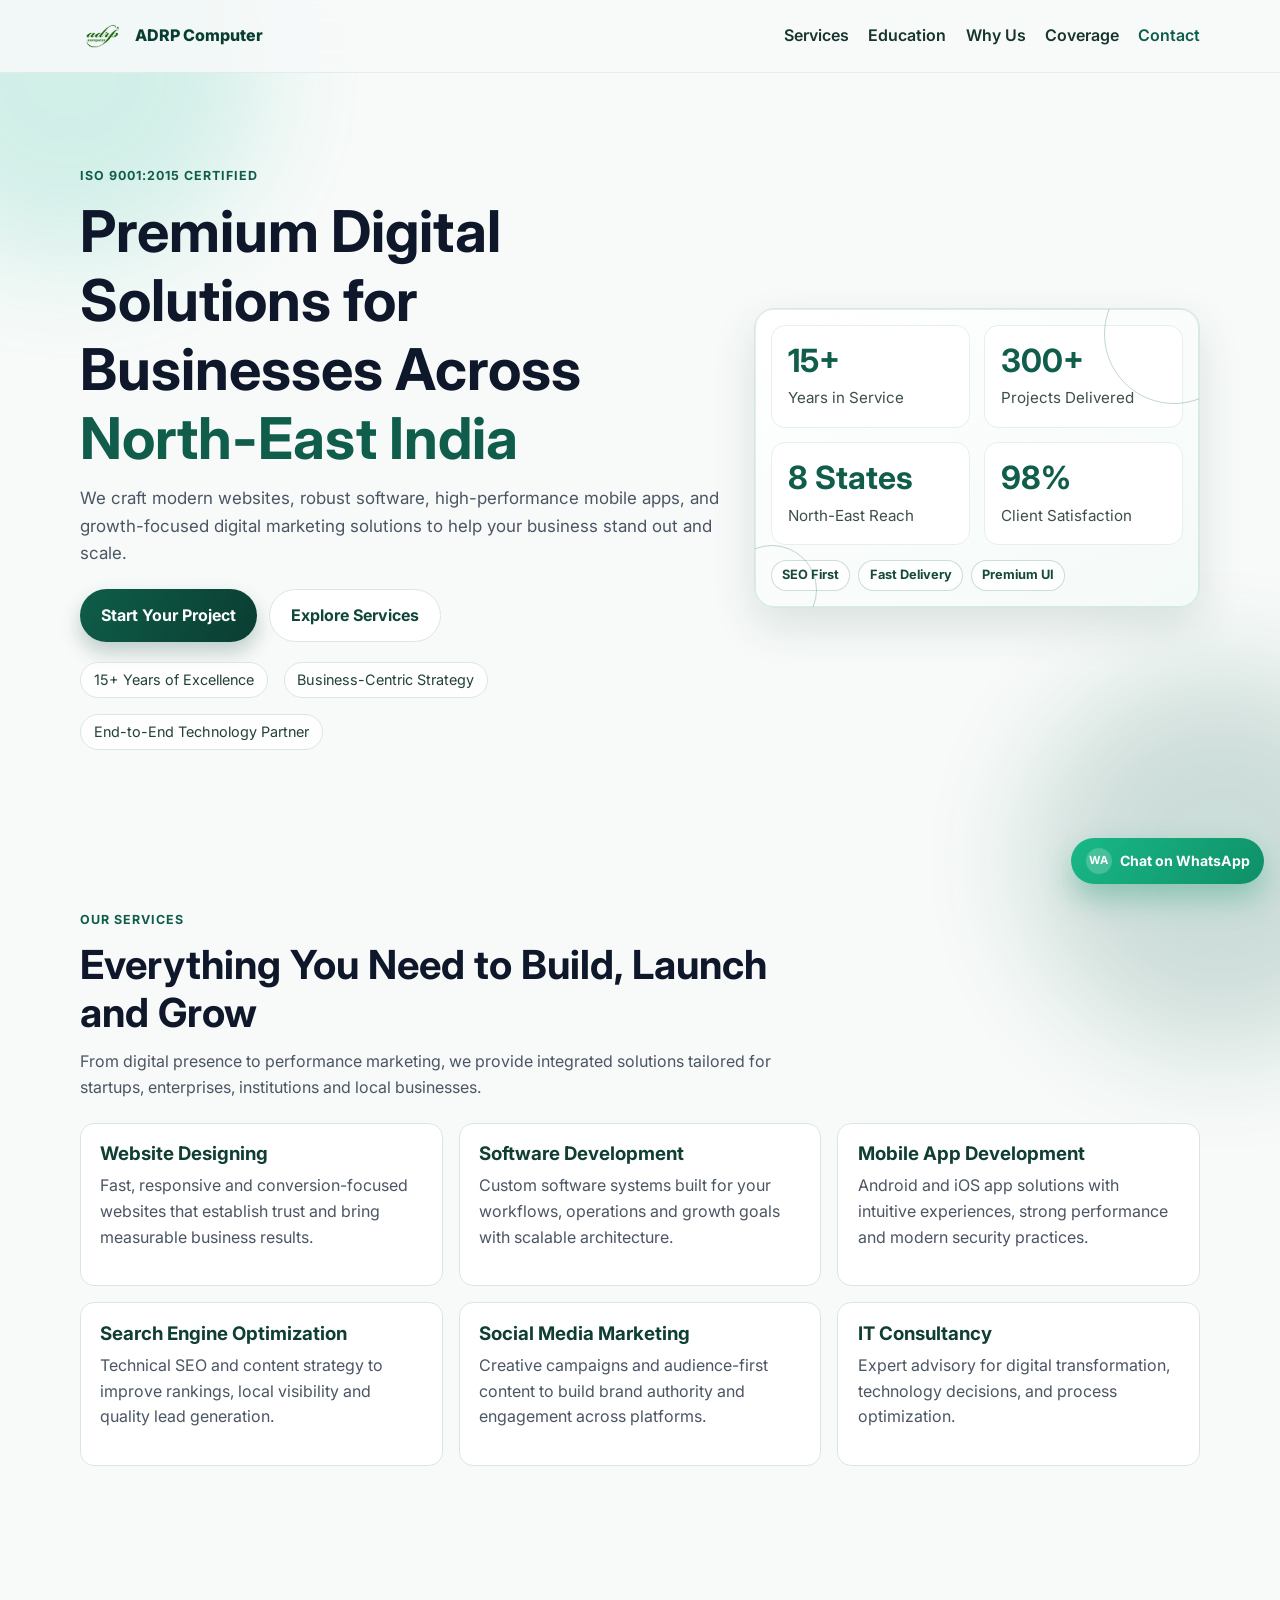
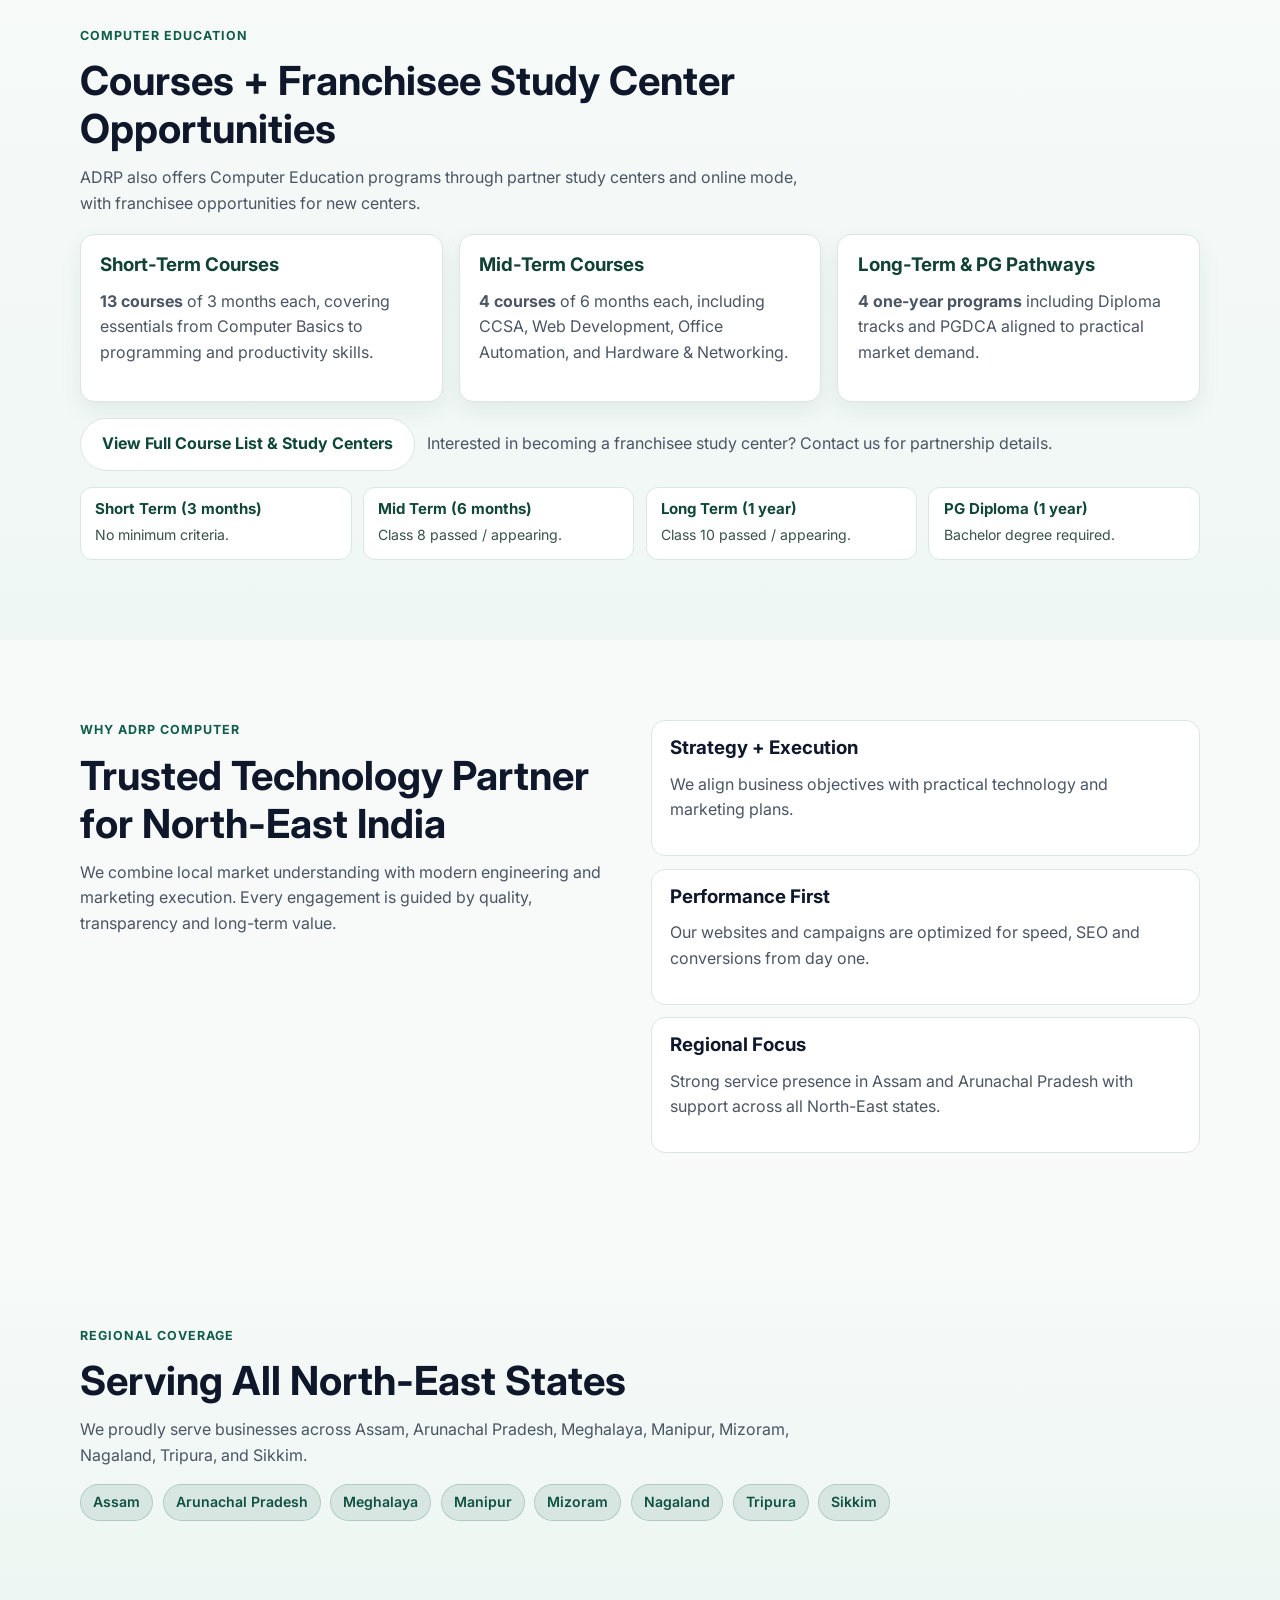
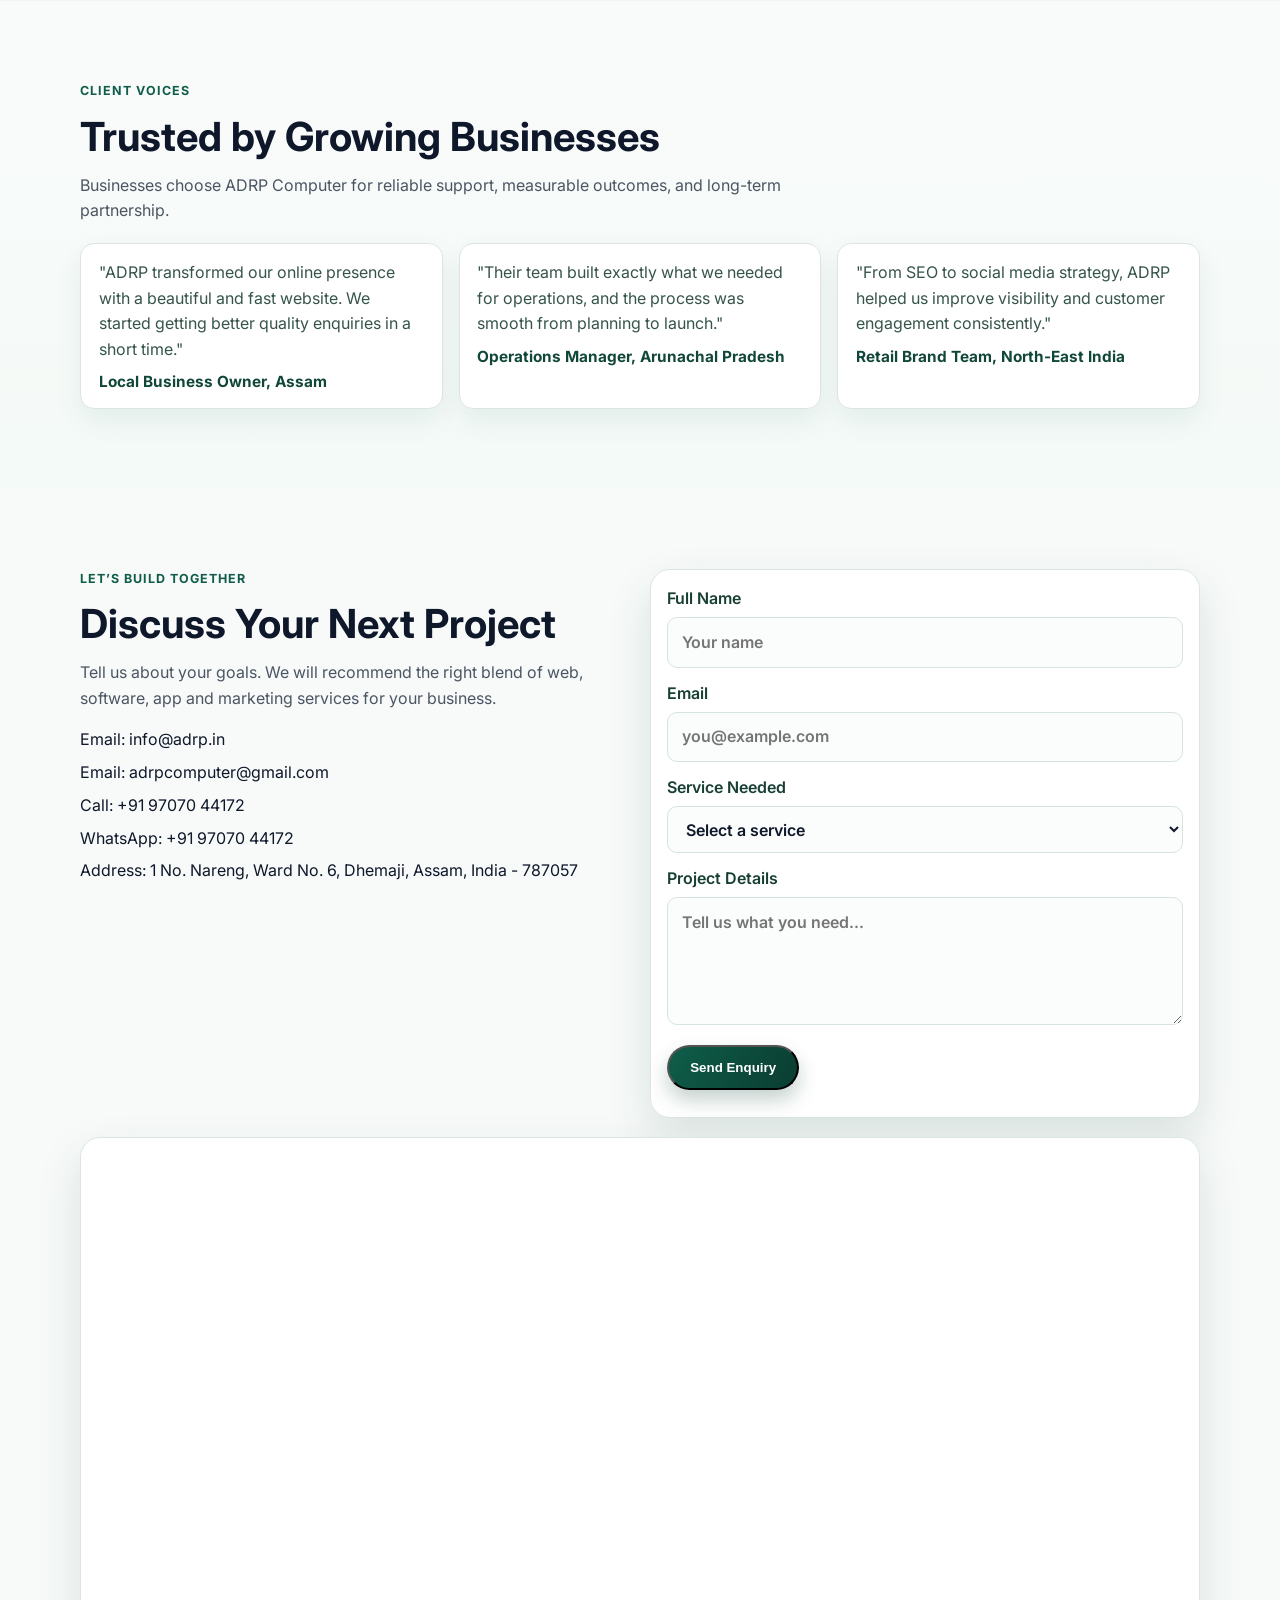
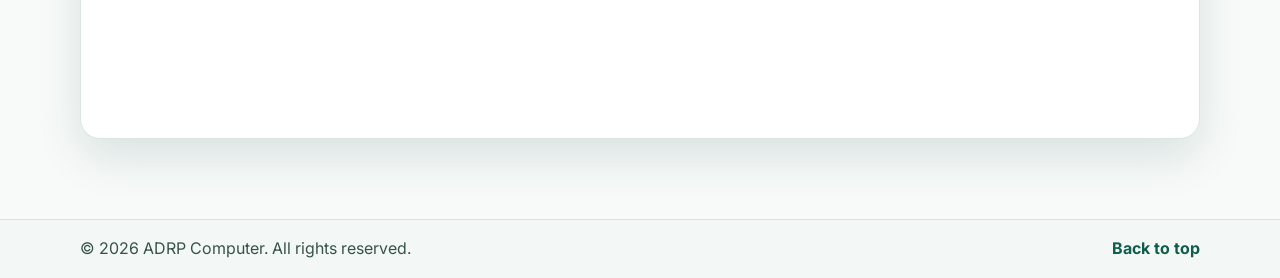
==== index.html @ 617eb5c0 "1st Upload Rough single page site created." ====
<!DOCTYPE html>
<html lang="en">
  <head>
    <meta charset="UTF-8" />
    <meta name="viewport" content="width=device-width, initial-scale=1.0" />
    <title>
      ADRP Computer | Website, Software, Mobile App, SEO & IT Consultancy
    </title>
    <meta
      name="description"
      content="ADRP Computer delivers website designing, software development, mobile app development, SEO, social media marketing, IT consultancy, and computer education franchisee opportunities across North-East India with special focus on Assam and Arunachal Pradesh."
    />
    <meta
      name="keywords"
      content="Website Designing Assam, Software Development Arunachal Pradesh, Mobile App Development North East India, SEO Services Assam, Social Media Marketing North East, IT Consultancy Assam, Computer Education Franchisee Assam, Computer Courses Arunachal Pradesh, ADRP Computer"
    />
    <meta name="author" content="ADRP Computer" />
    <meta name="robots" content="index, follow" />
    <link rel="canonical" href="https://adrp.in/" />

    <meta
      property="og:title"
      content="ADRP Computer | Digital Growth & Technology Partner"
    />
    <meta
      property="og:description"
      content="Premium technology and marketing solutions for businesses in North-East India."
    />
    <meta property="og:type" content="website" />
    <meta property="og:url" content="https://adrp.in/" />
    <meta property="og:image" content="assets/logo.png" />
    <meta property="og:site_name" content="ADRP Computer" />

    <meta name="twitter:card" content="summary_large_image" />
    <meta
      name="twitter:title"
      content="ADRP Computer | Digital Growth & Technology Partner"
    />
    <meta
      name="twitter:description"
      content="Website, software, mobile app, SEO, social media and IT consultancy services."
    />
    <meta name="twitter:image" content="assets/logo.png" />

    <link rel="preconnect" href="https://fonts.googleapis.com" />
    <link rel="preconnect" href="https://fonts.gstatic.com" crossorigin />
    <link
      href="https://fonts.googleapis.com/css2?family=Inter:wght@400;500;600;700;800&display=swap"
      rel="stylesheet"
    />

    <link rel="stylesheet" href="styles.css" />

    <script type="application/ld+json">
      {
        "@context": "https://schema.org",
        "@type": "Organization",
        "name": "ADRP Computer",
        "url": "https://adrp.in/",
        "logo": "https://adrp.in/assets/logo.png",
        "description": "Technology, digital marketing and computer education company offering website designing, software development, mobile app development, SEO, social media marketing, IT consultancy, and franchisee-enabled computer education programs.",
        "email": ["info@adrp.in", "adrpcomputer@gmail.com"],
        "telephone": "+91 97070 44172",
        "address": {
          "@type": "PostalAddress",
          "streetAddress": "1 No. Nareng, Ward No. 6",
          "addressLocality": "Dhemaji",
          "addressRegion": "Assam",
          "postalCode": "787057",
          "addressCountry": "IN"
        },
        "areaServed": [
          {
            "@type": "AdministrativeArea",
            "name": "Assam"
          },
          {
            "@type": "AdministrativeArea",
            "name": "Arunachal Pradesh"
          },
          {
            "@type": "AdministrativeArea",
            "name": "North-East India"
          }
        ],
        "sameAs": []
      }
    </script>

    <script type="application/ld+json">
      {
        "@context": "https://schema.org",
        "@type": "WebSite",
        "name": "ADRP Computer",
        "url": "https://adrp.in/"
      }
    </script>

    <script type="application/ld+json">
      {
        "@context": "https://schema.org",
        "@type": "Service",
        "serviceType": "Website Designing, Software Development, Mobile App Development, SEO, Social Media Marketing, IT Consultancy, Computer Education, Franchisee Centers",
        "provider": {
          "@type": "Organization",
          "name": "ADRP Computer"
        },
        "areaServed": "North-East India"
      }
    </script>
  </head>
  <body>
    <div class="bg-orb orb-1" aria-hidden="true"></div>
    <div class="bg-orb orb-2" aria-hidden="true"></div>

    <header class="site-header">
      <div class="container nav-wrap">
        <a class="brand" href="#home" aria-label="ADRP Computer Home">
          <img src="assets/logo.png" alt="ADRP Computer logo" />
          <span>ADRP Computer</span>
        </a>

        <button class="menu-btn" type="button" aria-expanded="false" aria-controls="site-nav">
          <span></span>
          <span></span>
          <span></span>
          <span class="sr-only">Toggle navigation menu</span>
        </button>

        <nav id="site-nav" class="site-nav" aria-label="Primary">
          <a href="#services">Services</a>
          <a href="#education">Education</a>
          <a href="#why-us">Why Us</a>
          <a href="#coverage">Coverage</a>
          <a href="#contact">Contact</a>
        </nav>
      </div>
    </header>

    <main>
      <section id="home" class="hero section">
        <div class="container hero-grid">
          <div class="hero-content reveal">
            <p class="eyebrow">ISO 9001:2015 Certified</p>
            <h1>
              Premium Digital Solutions for Businesses Across
              <span>North-East India</span>
            </h1>
            <p class="lead">
              We craft modern websites, robust software, high-performance mobile apps, and growth-focused digital marketing solutions to help your business stand out and scale.
            </p>
            <div class="cta-group">
              <a class="btn btn-primary" href="#contact">Start Your Project</a>
              <a class="btn btn-secondary" href="#services">Explore Services</a>
            </div>
            <ul class="quick-points">
              <li>15+ Years of Excellence</li>
              <li>Business-Centric Strategy</li>
              <li>End-to-End Technology Partner</li>
            </ul>
          </div>
          <div class="hero-card reveal premium-hero-card">
            <div class="pulse-ring ring-1" aria-hidden="true"></div>
            <div class="pulse-ring ring-2" aria-hidden="true"></div>
            <div class="stat-grid">
              <article class="stat-item">
                <h2><span data-count="15">0</span>+</h2>
                <p>Years in Service</p>
              </article>
              <article class="stat-item">
                <h2><span data-count="300">0</span>+</h2>
                <p>Projects Delivered</p>
              </article>
              <article class="stat-item">
                <h2><span data-count="8">0</span> States</h2>
                <p>North-East Reach</p>
              </article>
              <article class="stat-item">
                <h2><span data-count="98">0</span>%</h2>
                <p>Client Satisfaction</p>
              </article>
            </div>
            <div class="hero-float-badges" aria-hidden="true">
              <span>SEO First</span>
              <span>Fast Delivery</span>
              <span>Premium UI</span>
            </div>
          </div>
        </div>
      </section>

      <section id="services" class="section services">
        <div class="container">
          <div class="section-head reveal">
            <p class="eyebrow">Our Services</p>
            <h2>Everything You Need to Build, Launch and Grow</h2>
            <p>
              From digital presence to performance marketing, we provide integrated solutions tailored for startups, enterprises, institutions and local businesses.
            </p>
          </div>

          <div class="services-grid">
            <article class="service-card reveal">
              <h3>Website Designing</h3>
              <p>Fast, responsive and conversion-focused websites that establish trust and bring measurable business results.</p>
            </article>
            <article class="service-card reveal">
              <h3>Software Development</h3>
              <p>Custom software systems built for your workflows, operations and growth goals with scalable architecture.</p>
            </article>
            <article class="service-card reveal">
              <h3>Mobile App Development</h3>
              <p>Android and iOS app solutions with intuitive experiences, strong performance and modern security practices.</p>
            </article>
            <article class="service-card reveal">
              <h3>Search Engine Optimization</h3>
              <p>Technical SEO and content strategy to improve rankings, local visibility and quality lead generation.</p>
            </article>
            <article class="service-card reveal">
              <h3>Social Media Marketing</h3>
              <p>Creative campaigns and audience-first content to build brand authority and engagement across platforms.</p>
            </article>
            <article class="service-card reveal">
              <h3>IT Consultancy</h3>
              <p>Expert advisory for digital transformation, technology decisions, and process optimization.</p>
            </article>
          </div>
        </div>
      </section>

      <section id="education" class="section education">
        <div class="container">
          <div class="section-head reveal">
            <p class="eyebrow">Computer Education</p>
            <h2>Courses + Franchisee Study Center Opportunities</h2>
            <p>
              ADRP also offers Computer Education programs through partner study centers and online mode, with franchisee opportunities for new centers.
            </p>
          </div>
          <div class="education-grid">
            <article class="education-card reveal">
              <h3>Short-Term Courses</h3>
              <p><strong>13 courses</strong> of 3 months each, covering essentials from Computer Basics to programming and productivity skills.</p>
            </article>
            <article class="education-card reveal">
              <h3>Mid-Term Courses</h3>
              <p><strong>4 courses</strong> of 6 months each, including CCSA, Web Development, Office Automation, and Hardware & Networking.</p>
            </article>
            <article class="education-card reveal">
              <h3>Long-Term & PG Pathways</h3>
              <p><strong>4 one-year programs</strong> including Diploma tracks and PGDCA aligned to practical market demand.</p>
            </article>
          </div>
          <div class="education-cta reveal">
            <a
              class="btn btn-secondary"
              href="https://adrp.in/computer-education/"
              target="_blank"
              rel="noopener noreferrer"
            >
              View Full Course List & Study Centers
            </a>
            <p>
              Interested in becoming a franchisee study center? Contact us for partnership details.
            </p>
          </div>
          <div class="eligibility-snapshot reveal" aria-label="Eligibility Snapshot">
            <article class="eligibility-item">
              <h3>Short Term (3 months)</h3>
              <p>No minimum criteria.</p>
            </article>
            <article class="eligibility-item">
              <h3>Mid Term (6 months)</h3>
              <p>Class 8 passed / appearing.</p>
            </article>
            <article class="eligibility-item">
              <h3>Long Term (1 year)</h3>
              <p>Class 10 passed / appearing.</p>
            </article>
            <article class="eligibility-item">
              <h3>PG Diploma (1 year)</h3>
              <p>Bachelor degree required.</p>
            </article>
          </div>
        </div>
      </section>

      <section id="why-us" class="section why-us">
        <div class="container why-grid">
          <div class="reveal">
            <p class="eyebrow">Why ADRP Computer</p>
            <h2>Trusted Technology Partner for North-East India</h2>
            <p>
              We combine local market understanding with modern engineering and marketing execution. Every engagement is guided by quality, transparency and long-term value.
            </p>
          </div>
          <div class="feature-list reveal">
            <article>
              <h3>Strategy + Execution</h3>
              <p>We align business objectives with practical technology and marketing plans.</p>
            </article>
            <article>
              <h3>Performance First</h3>
              <p>Our websites and campaigns are optimized for speed, SEO and conversions from day one.</p>
            </article>
            <article>
              <h3>Regional Focus</h3>
              <p>Strong service presence in Assam and Arunachal Pradesh with support across all North-East states.</p>
            </article>
          </div>
        </div>
      </section>

      <section id="coverage" class="section coverage">
        <div class="container reveal">
          <p class="eyebrow">Regional Coverage</p>
          <h2>Serving All North-East States</h2>
          <p class="coverage-copy">
            We proudly serve businesses across Assam, Arunachal Pradesh, Meghalaya, Manipur, Mizoram, Nagaland, Tripura, and Sikkim.
          </p>
          <div class="state-tags">
            <span>Assam</span>
            <span>Arunachal Pradesh</span>
            <span>Meghalaya</span>
            <span>Manipur</span>
            <span>Mizoram</span>
            <span>Nagaland</span>
            <span>Tripura</span>
            <span>Sikkim</span>
          </div>
        </div>
      </section>

      <section id="testimonials" class="section testimonials">
        <div class="container">
          <div class="section-head reveal">
            <p class="eyebrow">Client Voices</p>
            <h2>Trusted by Growing Businesses</h2>
            <p>
              Businesses choose ADRP Computer for reliable support, measurable outcomes, and long-term partnership.
            </p>
          </div>
          <div class="testimonials-strip reveal">
            <article class="testimonial-card">
              <p>
                "ADRP transformed our online presence with a beautiful and fast website. We started getting better quality enquiries in a short time."
              </p>
              <h3>Local Business Owner, Assam</h3>
            </article>
            <article class="testimonial-card">
              <p>
                "Their team built exactly what we needed for operations, and the process was smooth from planning to launch."
              </p>
              <h3>Operations Manager, Arunachal Pradesh</h3>
            </article>
            <article class="testimonial-card">
              <p>
                "From SEO to social media strategy, ADRP helped us improve visibility and customer engagement consistently."
              </p>
              <h3>Retail Brand Team, North-East India</h3>
            </article>
          </div>
        </div>
      </section>

      <section id="contact" class="section contact">
        <div class="container contact-grid">
          <div class="reveal">
            <p class="eyebrow">Let’s Build Together</p>
            <h2>Discuss Your Next Project</h2>
            <p>
              Tell us about your goals. We will recommend the right blend of web, software, app and marketing services for your business.
            </p>
            <ul class="contact-points">
              <li>Email: <a href="mailto:info@adrp.in">info@adrp.in</a></li>
              <li>Email: <a href="mailto:adrpcomputer@gmail.com">adrpcomputer@gmail.com</a></li>
              <li>Call: <a href="tel:+919707044172">+91 97070 44172</a></li>
              <li>WhatsApp: <a href="https://wa.me/919707044172" target="_blank" rel="noopener noreferrer">+91 97070 44172</a></li>
              <li>Address: 1 No. Nareng, Ward No. 6, Dhemaji, Assam, India - 787057</li>
            </ul>
          </div>
          <form class="contact-form reveal" id="contact-form" novalidate>
            <label>
              Full Name
              <input type="text" name="name" placeholder="Your name" required />
            </label>
            <label>
              Email
              <input type="email" name="email" placeholder="you@example.com" required />
            </label>
            <label>
              Service Needed
              <select name="service" required>
                <option value="">Select a service</option>
                <option>Website Designing</option>
                <option>Software Development</option>
                <option>Mobile App Development</option>
                <option>SEO</option>
                <option>Social Media Marketing</option>
                <option>IT Consultancy</option>
              </select>
            </label>
            <label>
              Project Details
              <textarea
                name="message"
                rows="4"
                placeholder="Tell us what you need..."
                required
              ></textarea>
            </label>
            <button type="submit" class="btn btn-primary">Send Enquiry</button>
            <p class="form-note" id="form-note" aria-live="polite"></p>
          </form>
        </div>
        <div class="container map-wrap reveal">
          <iframe
            src="https://www.google.com/maps/embed?pb=!1m18!1m12!1m3!1d3539.6504535859417!2d94.53686257524527!3d27.480139576313643!2m3!1f0!2f0!3f0!3m2!1i1024!2i768!4f13.1!3m3!1m2!1s0x3740e71771041f93%3A0xf3d5a285f196d966!2sADRP%20Computer%20(P)%20Ltd.!5e0!3m2!1sen!2sin!4v1772560618919!5m2!1sen!2sin"
            width="800"
            height="600"
            style="border: 0"
            allowfullscreen=""
            loading="lazy"
            referrerpolicy="no-referrer-when-downgrade"
            title="ADRP Computer Google Map Location"
          ></iframe>
        </div>
      </section>
    </main>

    <footer class="site-footer">
      <div class="container footer-wrap">
        <p>© <span id="year"></span> ADRP Computer. All rights reserved.</p>
        <a href="#home">Back to top</a>
      </div>
    </footer>

    <a
      class="whatsapp-float"
      href="https://wa.me/919707044172"
      target="_blank"
      rel="noopener noreferrer"
      aria-label="Chat with ADRP Computer on WhatsApp"
    >
      <span class="whatsapp-icon" aria-hidden="true">WA</span>
      <span class="whatsapp-text">Chat on WhatsApp</span>
    </a>

    <script src="script.js" defer></script>
  </body>
</html>
---- styles.css ----
:root {
  --bg: #f7faf9;
  --surface: #ffffff;
  --text: #0f172a;
  --muted: #4b5563;
  --primary: #0f5d4a;
  --primary-dark: #0a3d31;
  --accent: #2bbf9c;
  --border: #dbe5e2;
  --shadow: 0 18px 45px rgba(10, 61, 49, 0.12);
  --radius-lg: 20px;
  --radius-md: 14px;
  --max-width: 1120px;
}

*,
*::before,
*::after {
  box-sizing: border-box;
}

html {
  scroll-behavior: smooth;
}

body {
  margin: 0;
  font-family: "Inter", system-ui, -apple-system, Segoe UI, Roboto, sans-serif;
  color: var(--text);
  background: var(--bg);
  line-height: 1.6;
  overflow-x: hidden;
}

img {
  max-width: 100%;
  display: block;
}

a {
  color: inherit;
  text-decoration: none;
}

.container {
  width: min(100% - 2rem, var(--max-width));
  margin-inline: auto;
}

.section {
  padding: 5rem 0;
  position: relative;
}

.eyebrow {
  font-weight: 700;
  color: var(--primary);
  letter-spacing: 0.08em;
  text-transform: uppercase;
  font-size: 0.78rem;
  margin-bottom: 0.7rem;
}

h1,
h2,
h3 {
  line-height: 1.2;
  margin: 0 0 0.75rem;
}

h1 {
  font-size: clamp(2rem, 5vw, 3.6rem);
}

h2 {
  font-size: clamp(1.7rem, 3.5vw, 2.5rem);
}

p {
  margin: 0 0 1rem;
  color: var(--muted);
}

.bg-orb {
  position: fixed;
  width: 380px;
  height: 380px;
  border-radius: 50%;
  filter: blur(56px);
  z-index: -1;
  pointer-events: none;
  opacity: 0.18;
}

.orb-1 {
  top: -120px;
  left: -120px;
  background: var(--accent);
}

.orb-2 {
  bottom: -150px;
  right: -130px;
  background: var(--primary);
}

.site-header {
  position: sticky;
  top: 0;
  z-index: 80;
  backdrop-filter: blur(12px);
  background: rgba(247, 250, 249, 0.84);
  border-bottom: 1px solid rgba(15, 93, 74, 0.08);
}

.nav-wrap {
  display: flex;
  align-items: center;
  justify-content: space-between;
  min-height: 72px;
}

.brand {
  display: flex;
  align-items: center;
  gap: 0.7rem;
  font-weight: 800;
  color: var(--primary-dark);
}

.brand img {
  width: 44px;
  height: 44px;
  object-fit: contain;
}

.site-nav {
  display: flex;
  gap: 1.2rem;
  align-items: center;
}

.site-nav a {
  font-weight: 600;
  color: #17352d;
  transition: color 0.25s ease;
}

.site-nav a:hover,
.site-nav a.active {
  color: var(--primary);
}

.menu-btn {
  display: none;
  background: transparent;
  border: 0;
  width: 42px;
  height: 42px;
  padding: 0.4rem;
  cursor: pointer;
}

.menu-btn span {
  display: block;
  width: 100%;
  height: 2px;
  background: var(--primary-dark);
  margin: 6px 0;
  border-radius: 2px;
}

.sr-only {
  position: absolute;
  width: 1px;
  height: 1px;
  padding: 0;
  margin: -1px;
  overflow: hidden;
  clip: rect(0, 0, 0, 0);
  border: 0;
}

.hero {
  padding-top: 5.8rem;
}

.hero-grid {
  display: grid;
  grid-template-columns: 1.18fr 0.82fr;
  gap: 2rem;
  align-items: center;
}

.hero h1 span {
  color: var(--primary);
}

.lead {
  font-size: 1.06rem;
}

.cta-group {
  display: flex;
  gap: 0.8rem;
  flex-wrap: wrap;
  margin: 1.4rem 0 1.2rem;
}

.btn {
  display: inline-flex;
  align-items: center;
  justify-content: center;
  border-radius: 999px;
  padding: 0.8rem 1.3rem;
  font-weight: 700;
  transition: transform 0.2s ease, box-shadow 0.2s ease, background 0.2s ease;
}

.btn:hover {
  transform: translateY(-2px);
}

.btn-primary {
  background: linear-gradient(120deg, var(--primary), var(--primary-dark));
  color: #fff;
  box-shadow: 0 10px 20px rgba(10, 61, 49, 0.24);
}

.btn-secondary {
  border: 1px solid var(--border);
  background: #fff;
  color: #0f4639;
}

.quick-points {
  list-style: none;
  display: flex;
  gap: 1rem;
  flex-wrap: wrap;
  padding: 0;
  margin: 0;
}

.quick-points li {
  border: 1px solid var(--border);
  border-radius: 999px;
  padding: 0.35rem 0.8rem;
  font-size: 0.9rem;
  color: #23413a;
  background: rgba(255, 255, 255, 0.7);
}

.hero-card {
  background: linear-gradient(150deg, #ffffff, #f2f8f6);
  border: 1px solid var(--border);
  border-radius: var(--radius-lg);
  padding: 1rem;
  box-shadow: var(--shadow);
}

.premium-hero-card {
  position: relative;
  overflow: hidden;
  isolation: isolate;
}

.premium-hero-card::before {
  content: "";
  position: absolute;
  inset: -25% -15%;
  background: conic-gradient(
    from 120deg,
    rgba(43, 191, 156, 0.2),
    rgba(15, 93, 74, 0.1),
    rgba(43, 191, 156, 0.2)
  );
  animation: rotateGradient 12s linear infinite;
  z-index: -2;
}

.premium-hero-card::after {
  content: "";
  position: absolute;
  inset: 1px;
  background: linear-gradient(150deg, #ffffff, #f4faf8);
  border-radius: calc(var(--radius-lg) - 2px);
  z-index: -1;
}

.pulse-ring {
  position: absolute;
  border-radius: 999px;
  border: 1px solid rgba(15, 93, 74, 0.25);
  pointer-events: none;
}

.ring-1 {
  width: 140px;
  height: 140px;
  right: -45px;
  top: -45px;
  animation: pulseRing 3.2s ease-out infinite;
}

.ring-2 {
  width: 90px;
  height: 90px;
  left: -28px;
  bottom: -28px;
  animation: pulseRing 2.6s ease-out infinite 0.4s;
}

.hero-float-badges {
  display: flex;
  gap: 0.5rem;
  margin-top: 0.9rem;
  flex-wrap: wrap;
}

.hero-float-badges span {
  border: 1px solid rgba(15, 93, 74, 0.2);
  color: #18493d;
  padding: 0.28rem 0.64rem;
  border-radius: 999px;
  background: rgba(255, 255, 255, 0.75);
  font-size: 0.8rem;
  font-weight: 700;
  animation: floatTag 2.8s ease-in-out infinite;
}

.hero-float-badges span:nth-child(2) {
  animation-delay: 0.25s;
}

.hero-float-badges span:nth-child(3) {
  animation-delay: 0.5s;
}

.stat-grid {
  display: grid;
  grid-template-columns: repeat(2, minmax(0, 1fr));
  gap: 0.9rem;
}

.stat-item {
  border-radius: var(--radius-md);
  background: #fff;
  border: 1px solid #e6efec;
  padding: 1rem;
}

.stat-item h2 {
  margin: 0;
  color: var(--primary);
  font-size: clamp(1.5rem, 2.8vw, 2rem);
}

.stat-item p {
  margin: 0.4rem 0 0;
  color: #3d4f4a;
  font-size: 0.95rem;
}

.section-head {
  max-width: 730px;
}

.services-grid {
  margin-top: 1.4rem;
  display: grid;
  grid-template-columns: repeat(3, minmax(0, 1fr));
  gap: 1rem;
}

.service-card {
  background: #fff;
  border: 1px solid var(--border);
  border-radius: var(--radius-md);
  padding: 1.2rem;
  transition: transform 0.22s ease, box-shadow 0.22s ease;
}

.service-card:hover {
  transform: translateY(-5px);
  box-shadow: 0 14px 30px rgba(15, 93, 74, 0.14);
}

.service-card h3 {
  margin-bottom: 0.5rem;
  color: #103e33;
}

.education {
  background: linear-gradient(180deg, #f7faf9, #eff7f4);
}

.education-grid {
  margin-top: 1.1rem;
  display: grid;
  grid-template-columns: repeat(3, minmax(0, 1fr));
  gap: 1rem;
}

.education-card {
  background: #fff;
  border: 1px solid var(--border);
  border-radius: var(--radius-md);
  padding: 1.2rem;
  box-shadow: 0 8px 22px rgba(15, 93, 74, 0.08);
}

.education-card h3 {
  color: #104134;
}

.education-cta {
  margin-top: 1rem;
  display: flex;
  gap: 0.8rem;
  flex-wrap: wrap;
  align-items: center;
}

.education-cta p {
  margin: 0;
}

.eligibility-snapshot {
  margin-top: 1rem;
  display: grid;
  grid-template-columns: repeat(4, minmax(0, 1fr));
  gap: 0.7rem;
}

.eligibility-item {
  background: #fff;
  border: 1px solid #d9e8e3;
  border-radius: 12px;
  padding: 0.8rem 0.9rem;
}

.eligibility-item h3 {
  margin: 0 0 0.35rem;
  font-size: 0.94rem;
  color: #114739;
}

.eligibility-item p {
  margin: 0;
  font-size: 0.88rem;
  color: #395349;
}

.why-grid {
  display: grid;
  grid-template-columns: 1fr 1fr;
  gap: 1.4rem;
  align-items: start;
}

.feature-list article {
  background: #fff;
  border: 1px solid var(--border);
  border-radius: var(--radius-md);
  padding: 1rem 1.1rem;
  margin-bottom: 0.8rem;
}

.coverage {
  background: linear-gradient(180deg, #f7faf9, #edf6f2);
}

.coverage-copy {
  max-width: 760px;
}

.state-tags {
  display: flex;
  flex-wrap: wrap;
  gap: 0.6rem;
}

.state-tags span {
  background: rgba(15, 93, 74, 0.1);
  color: #0f5141;
  border: 1px solid rgba(15, 93, 74, 0.2);
  border-radius: 999px;
  padding: 0.4rem 0.75rem;
  font-weight: 600;
  font-size: 0.88rem;
}

.testimonials {
  background: linear-gradient(180deg, #f9fbfa, #f4faf7);
}

.testimonials-strip {
  margin-top: 1.2rem;
  display: grid;
  grid-template-columns: repeat(3, minmax(0, 1fr));
  gap: 1rem;
}

.testimonial-card {
  background: #fff;
  border: 1px solid var(--border);
  border-radius: var(--radius-md);
  padding: 1rem 1.1rem;
  box-shadow: 0 12px 28px rgba(15, 93, 74, 0.08);
}

.testimonial-card p {
  color: #36544b;
  margin-bottom: 0.7rem;
}

.testimonial-card h3 {
  margin: 0;
  font-size: 0.96rem;
  color: #114739;
}

.contact-grid {
  display: grid;
  grid-template-columns: 1fr 1fr;
  gap: 1.3rem;
}

.contact-points {
  list-style: none;
  padding: 0;
  margin: 1rem 0 0;
}

.contact-points li {
  margin-bottom: 0.45rem;
}

.contact-form {
  background: #fff;
  border: 1px solid var(--border);
  border-radius: var(--radius-lg);
  box-shadow: var(--shadow);
  padding: 1rem;
}

.contact-form label {
  display: block;
  margin-bottom: 0.8rem;
  font-weight: 600;
  color: #173f34;
}

.contact-form input,
.contact-form select,
.contact-form textarea {
  width: 100%;
  margin-top: 0.35rem;
  border-radius: 10px;
  border: 1px solid #d6e3df;
  background: #fbfdfc;
  padding: 0.72rem 0.82rem;
  font: inherit;
  color: var(--text);
}

.contact-form input:focus,
.contact-form select:focus,
.contact-form textarea:focus {
  outline: 2px solid rgba(43, 191, 156, 0.45);
  border-color: #8bd9c6;
}

.form-note {
  margin: 0.7rem 0 0;
  font-weight: 600;
  font-size: 0.92rem;
}

.map-wrap {
  margin-top: 1.2rem;
  border: 1px solid var(--border);
  border-radius: var(--radius-lg);
  overflow: hidden;
  box-shadow: var(--shadow);
  background: #fff;
}

.map-wrap iframe {
  display: block;
  width: 100%;
  min-height: 360px;
}

.site-footer {
  border-top: 1px solid #d5e5e0;
  padding: 1rem 0;
  background: #f3f8f6;
}

.footer-wrap {
  display: flex;
  justify-content: space-between;
  gap: 1rem;
  align-items: center;
}

.footer-wrap p {
  margin: 0;
  color: #36534b;
}

.footer-wrap a {
  color: var(--primary);
  font-weight: 700;
}

.whatsapp-float {
  position: fixed;
  right: 1rem;
  bottom: 1rem;
  z-index: 120;
  display: inline-flex;
  align-items: center;
  gap: 0.5rem;
  background: linear-gradient(130deg, #19b987, #0f8f67);
  color: #fff;
  border-radius: 999px;
  padding: 0.62rem 0.9rem;
  font-weight: 700;
  box-shadow: 0 14px 30px rgba(15, 143, 103, 0.35);
  animation: pulseWhatsapp 2.4s ease-in-out infinite;
}

.whatsapp-icon {
  width: 26px;
  height: 26px;
  border-radius: 50%;
  background: rgba(255, 255, 255, 0.2);
  display: inline-flex;
  align-items: center;
  justify-content: center;
  font-size: 0.7rem;
  letter-spacing: 0.04em;
}

.whatsapp-text {
  font-size: 0.88rem;
}

.reveal {
  opacity: 0;
  transform: translateY(18px);
  transition: opacity 0.6s ease, transform 0.6s ease;
}

.reveal.visible {
  opacity: 1;
  transform: translateY(0);
}

@media (max-width: 980px) {
  .hero-grid,
  .why-grid,
  .contact-grid {
    grid-template-columns: 1fr;
  }

  .services-grid {
    grid-template-columns: repeat(2, minmax(0, 1fr));
  }

  .education-grid {
    grid-template-columns: 1fr;
  }

  .eligibility-snapshot {
    grid-template-columns: repeat(2, minmax(0, 1fr));
  }

  .testimonials-strip {
    grid-template-columns: 1fr;
  }
}

@media (max-width: 760px) {
  .section {
    padding: 4rem 0;
  }

  .menu-btn {
    display: block;
  }

  .site-nav {
    position: absolute;
    top: 72px;
    left: 0;
    right: 0;
    margin: 0 auto;
    width: min(100% - 2rem, var(--max-width));
    background: #ffffff;
    border: 1px solid var(--border);
    border-radius: 12px;
    box-shadow: var(--shadow);
    padding: 0.7rem;
    display: none;
    flex-direction: column;
    align-items: flex-start;
    gap: 0.4rem;
  }

  .site-nav.open {
    display: flex;
  }

  .site-nav a {
    width: 100%;
    padding: 0.5rem 0.4rem;
  }

  .services-grid {
    grid-template-columns: 1fr;
  }

  .footer-wrap {
    flex-direction: column;
    align-items: flex-start;
  }

  .eligibility-snapshot {
    grid-template-columns: 1fr;
  }

  .whatsapp-float {
    right: 0.75rem;
    left: 0.75rem;
    justify-content: center;
  }
}

@media (prefers-reduced-motion: reduce) {
  html {
    scroll-behavior: auto;
  }

  *,
  *::before,
  *::after {
    animation-duration: 0.01ms !important;
    animation-iteration-count: 1 !important;
    transition-duration: 0.01ms !important;
    scroll-behavior: auto !important;
  }
}

@keyframes rotateGradient {
  to {
    transform: rotate(1turn);
  }
}

@keyframes pulseRing {
  0% {
    transform: scale(0.95);
    opacity: 0.4;
  }
  70% {
    transform: scale(1.08);
    opacity: 0.15;
  }
  100% {
    transform: scale(1.12);
    opacity: 0;
  }
}

@keyframes floatTag {
  0%,
  100% {
    transform: translateY(0);
  }
  50% {
    transform: translateY(-3px);
  }
}

@keyframes pulseWhatsapp {
  0%,
  100% {
    transform: scale(1);
  }
  50% {
    transform: scale(1.03);
  }
}
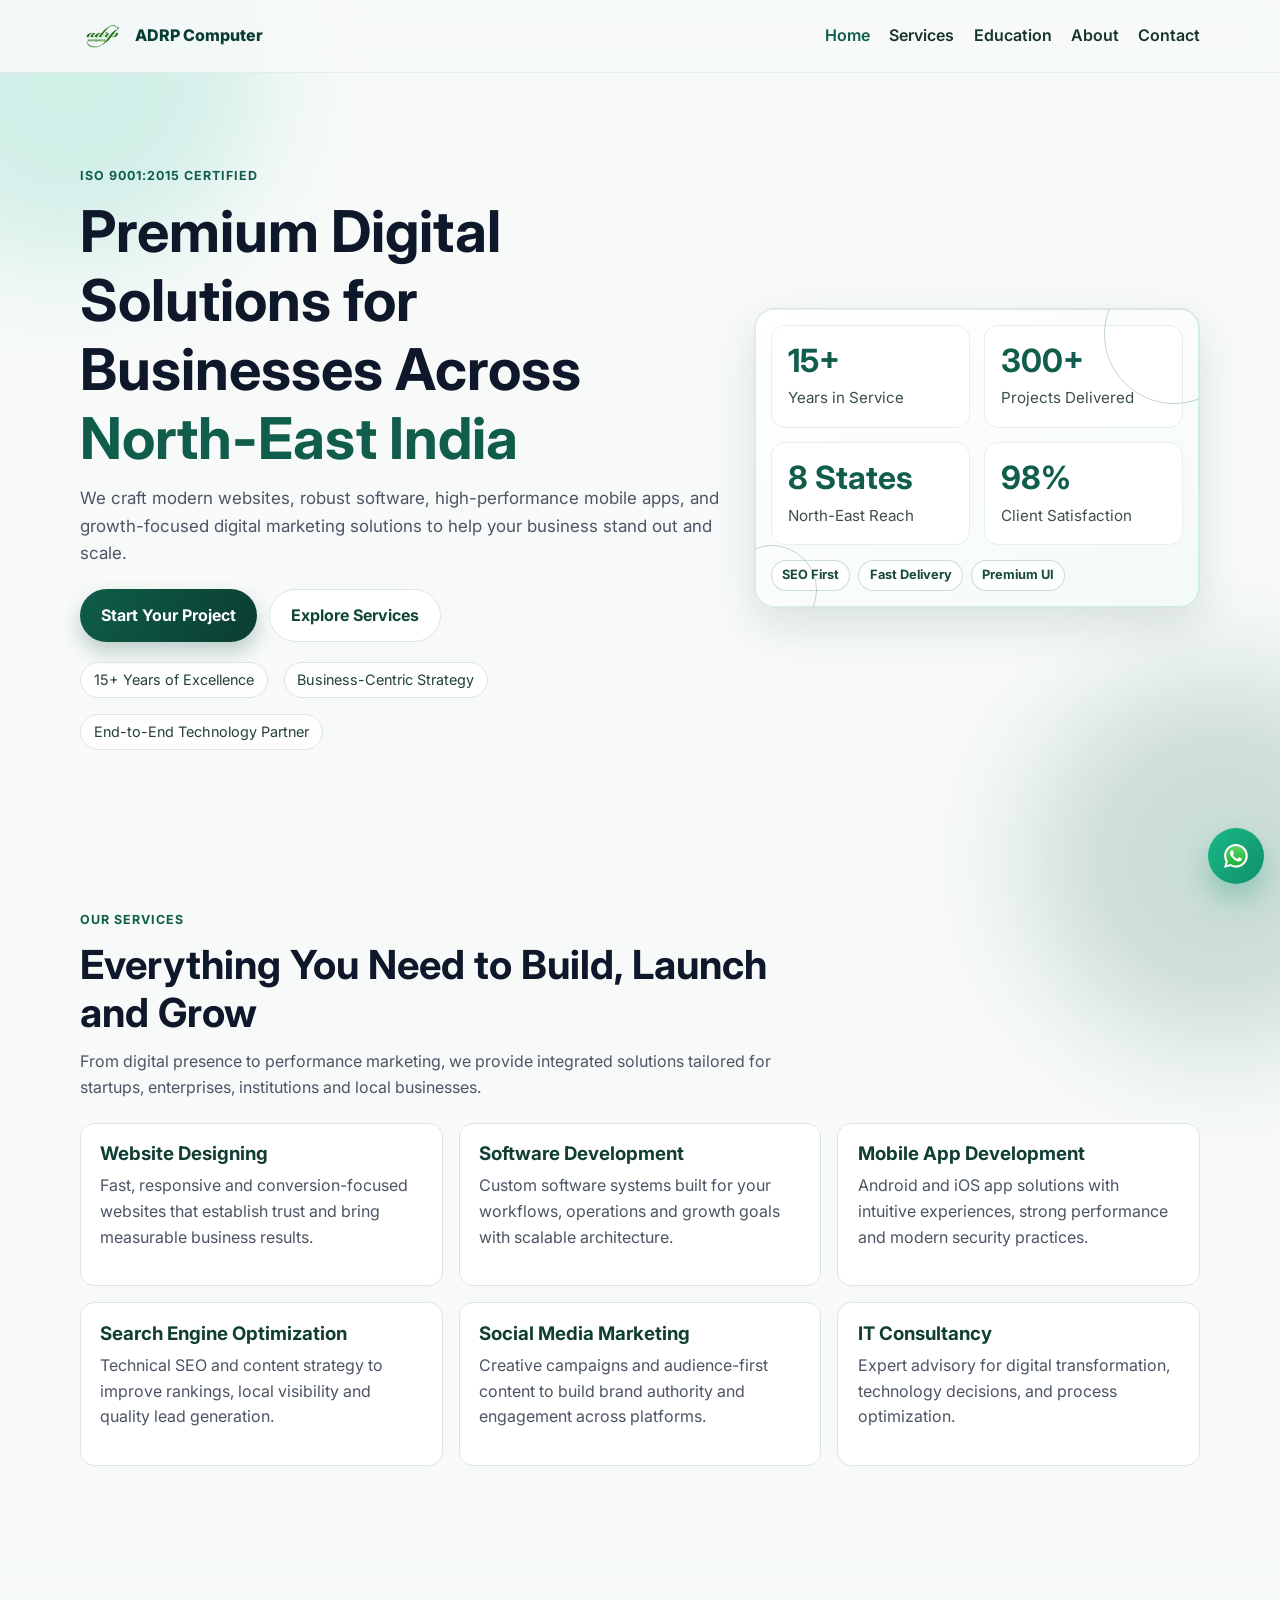
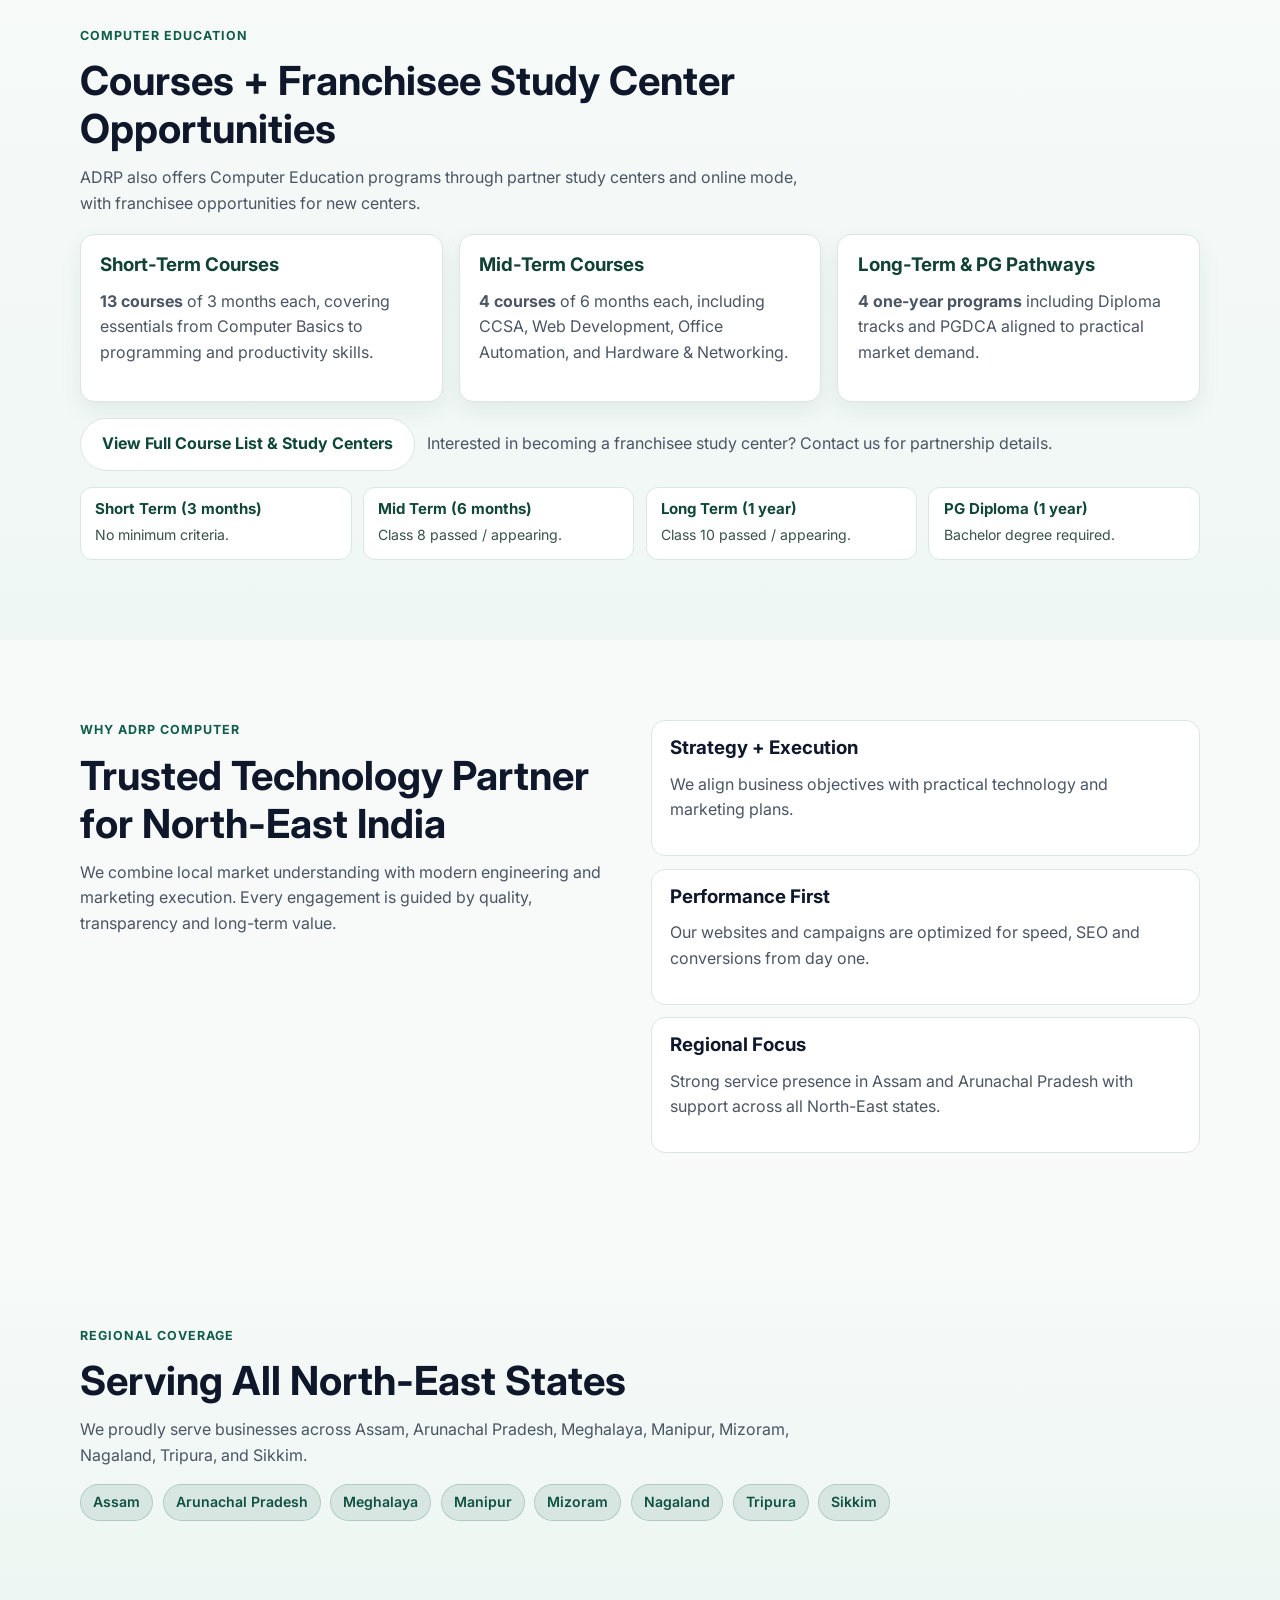
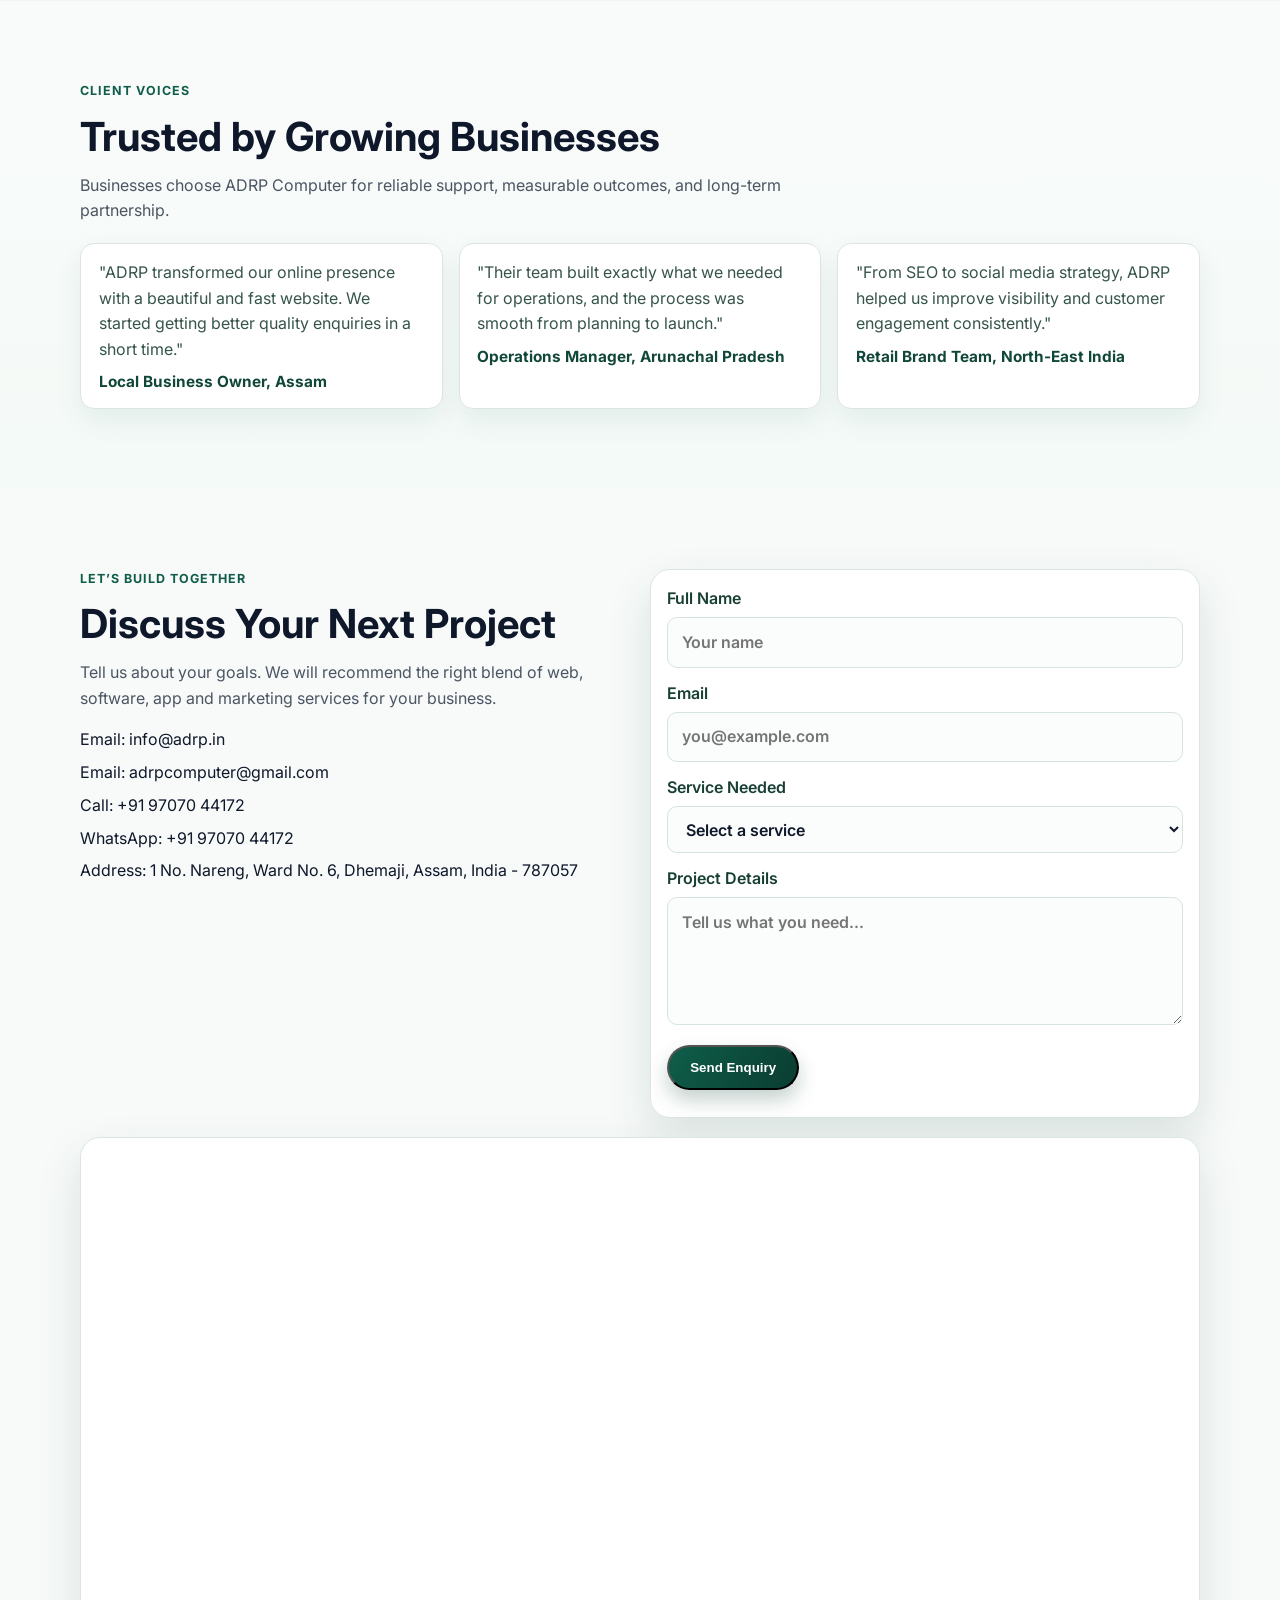
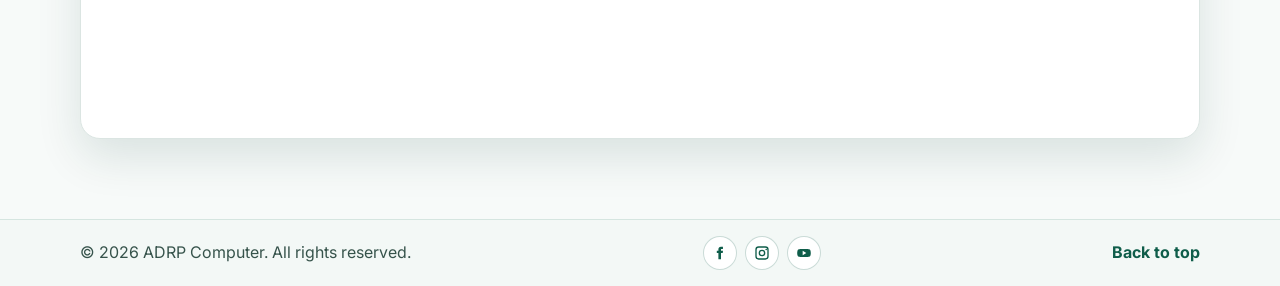
==== commit c0d09c01: "Converted to Multi-Page Website 1. Converted to Multi-Pages Website. 2. WhatsApp icon changed. 3. " ====
--- a/index.html
+++ b/index.html
@@ -17,6 +17,7 @@
     <meta name="author" content="ADRP Computer" />
     <meta name="robots" content="index, follow" />
     <link rel="canonical" href="https://adrp.in/" />
+    <link rel="icon" type="image/png" href="assets/favicon.png" />
 
     <meta
       property="og:title"
@@ -83,7 +84,11 @@
             "name": "North-East India"
           }
         ],
-        "sameAs": []
+        "sameAs": [
+          "https://www.facebook.com/adrpcomputer",
+          "https://www.instagram.com/adrpcomputer/",
+          "https://www.youtube.com/@adrpcomputer3998"
+        ]
       }
     </script>
 
@@ -115,7 +120,7 @@
 
     <header class="site-header">
       <div class="container nav-wrap">
-        <a class="brand" href="#home" aria-label="ADRP Computer Home">
+        <a class="brand" href="index.html" aria-label="ADRP Computer Home">
           <img src="assets/logo.png" alt="ADRP Computer logo" />
           <span>ADRP Computer</span>
         </a>
@@ -128,11 +133,11 @@
         </button>
 
         <nav id="site-nav" class="site-nav" aria-label="Primary">
-          <a href="#services">Services</a>
-          <a href="#education">Education</a>
-          <a href="#why-us">Why Us</a>
-          <a href="#coverage">Coverage</a>
-          <a href="#contact">Contact</a>
+          <a href="index.html">Home</a>
+          <a href="services.html">Services</a>
+          <a href="education.html">Education</a>
+          <a href="about.html">About</a>
+          <a href="contact.html">Contact</a>
         </nav>
       </div>
     </header>
@@ -150,8 +155,8 @@
               We craft modern websites, robust software, high-performance mobile apps, and growth-focused digital marketing solutions to help your business stand out and scale.
             </p>
             <div class="cta-group">
-              <a class="btn btn-primary" href="#contact">Start Your Project</a>
-              <a class="btn btn-secondary" href="#services">Explore Services</a>
+              <a class="btn btn-primary" href="contact.html">Start Your Project</a>
+              <a class="btn btn-secondary" href="services.html">Explore Services</a>
             </div>
             <ul class="quick-points">
               <li>15+ Years of Excellence</li>
@@ -431,7 +436,42 @@
     <footer class="site-footer">
       <div class="container footer-wrap">
         <p>© <span id="year"></span> ADRP Computer. All rights reserved.</p>
-        <a href="#home">Back to top</a>
+        <div class="footer-social" aria-label="Social media links">
+          <a
+            class="social-link"
+            href="https://www.facebook.com/adrpcomputer"
+            target="_blank"
+            rel="noopener noreferrer"
+            aria-label="Visit ADRP Computer on Facebook"
+          >
+            <svg viewBox="0 0 24 24" aria-hidden="true">
+              <path d="M13.5 8.5V6.9c0-.7.5-.9.8-.9h2.1V2.5h-2.9c-3.2 0-3.9 2.4-3.9 3.9v2.1H7.2V12h2.4v9.5h3.9V12h2.6l.4-3.5z" />
+            </svg>
+          </a>
+          <a
+            class="social-link"
+            href="https://www.instagram.com/adrpcomputer/"
+            target="_blank"
+            rel="noopener noreferrer"
+            aria-label="Visit ADRP Computer on Instagram"
+          >
+            <svg viewBox="0 0 24 24" aria-hidden="true">
+              <path d="M7 2h10a5 5 0 0 1 5 5v10a5 5 0 0 1-5 5H7a5 5 0 0 1-5-5V7a5 5 0 0 1 5-5m0 2a3 3 0 0 0-3 3v10a3 3 0 0 0 3 3h10a3 3 0 0 0 3-3V7a3 3 0 0 0-3-3H7m11.3 1.5a1.2 1.2 0 1 1 0 2.4 1.2 1.2 0 0 1 0-2.4M12 7a5 5 0 1 1 0 10 5 5 0 0 1 0-10m0 2a3 3 0 1 0 0 6 3 3 0 0 0 0-6z" />
+            </svg>
+          </a>
+          <a
+            class="social-link"
+            href="https://www.youtube.com/@adrpcomputer3998"
+            target="_blank"
+            rel="noopener noreferrer"
+            aria-label="Visit ADRP Computer on YouTube"
+          >
+            <svg viewBox="0 0 24 24" aria-hidden="true">
+              <path d="M21.8 8.5a3 3 0 0 0-2.1-2.1C17.8 6 12 6 12 6s-5.8 0-7.7.4A3 3 0 0 0 2.2 8.5C1.8 10.4 1.8 12 1.8 12s0 1.6.4 3.5a3 3 0 0 0 2.1 2.1C6.2 18 12 18 12 18s5.8 0 7.7-.4a3 3 0 0 0 2.1-2.1c.4-1.9.4-3.5.4-3.5s0-1.6-.4-3.5M10 15.2V8.8L15.5 12z" />
+            </svg>
+          </a>
+        </div>
+        <a href="#">Back to top</a>
       </div>
     </footer>
 
@@ -442,8 +482,9 @@
       rel="noopener noreferrer"
       aria-label="Chat with ADRP Computer on WhatsApp"
     >
-      <span class="whatsapp-icon" aria-hidden="true">WA</span>
-      <span class="whatsapp-text">Chat on WhatsApp</span>
+      <span class="whatsapp-icon" aria-hidden="true">
+        <img src="assets/WhatsApp.svg" alt="WhatsApp" />
+      </span>
     </a>
 
     <script src="script.js" defer></script>
--- a/styles.css
+++ b/styles.css
@@ -185,6 +185,14 @@
   padding-top: 5.8rem;
 }
 
+.page-hero {
+  padding-top: 5.3rem;
+}
+
+.page-hero h1 {
+  max-width: 860px;
+}
+
 .hero-grid {
   display: grid;
   grid-template-columns: 1.18fr 0.82fr;
@@ -611,6 +619,36 @@
   color: #36534b;
 }
 
+.footer-social {
+  display: inline-flex;
+  gap: 0.5rem;
+  align-items: center;
+}
+
+.social-link {
+  width: 34px;
+  height: 34px;
+  border-radius: 50%;
+  border: 1px solid rgba(15, 93, 74, 0.22);
+  background: #ffffff;
+  display: inline-flex;
+  align-items: center;
+  justify-content: center;
+  color: var(--primary);
+  transition: transform 0.2s ease, box-shadow 0.2s ease;
+}
+
+.social-link:hover {
+  transform: translateY(-2px);
+  box-shadow: 0 10px 18px rgba(15, 93, 74, 0.18);
+}
+
+.social-link svg {
+  width: 16px;
+  height: 16px;
+  fill: currentColor;
+}
+
 .footer-wrap a {
   color: var(--primary);
   font-weight: 700;
@@ -623,30 +661,29 @@
   z-index: 120;
   display: inline-flex;
   align-items: center;
-  gap: 0.5rem;
+  justify-content: center;
   background: linear-gradient(130deg, #19b987, #0f8f67);
   color: #fff;
-  border-radius: 999px;
-  padding: 0.62rem 0.9rem;
+  border-radius: 50%;
+  width: 56px;
+  height: 56px;
   font-weight: 700;
   box-shadow: 0 14px 30px rgba(15, 143, 103, 0.35);
   animation: pulseWhatsapp 2.4s ease-in-out infinite;
 }
 
 .whatsapp-icon {
-  width: 26px;
-  height: 26px;
-  border-radius: 50%;
-  background: rgba(255, 255, 255, 0.2);
+  width: 28px;
+  height: 28px;
   display: inline-flex;
   align-items: center;
   justify-content: center;
-  font-size: 0.7rem;
-  letter-spacing: 0.04em;
-}
-
-.whatsapp-text {
-  font-size: 0.88rem;
+}
+
+.whatsapp-icon img {
+  width: 28px;
+  height: 28px;
+  display: block;
 }
 
 .reveal {
@@ -735,8 +772,8 @@
 
   .whatsapp-float {
     right: 0.75rem;
-    left: 0.75rem;
-    justify-content: center;
+    width: 54px;
+    height: 54px;
   }
 }
 
